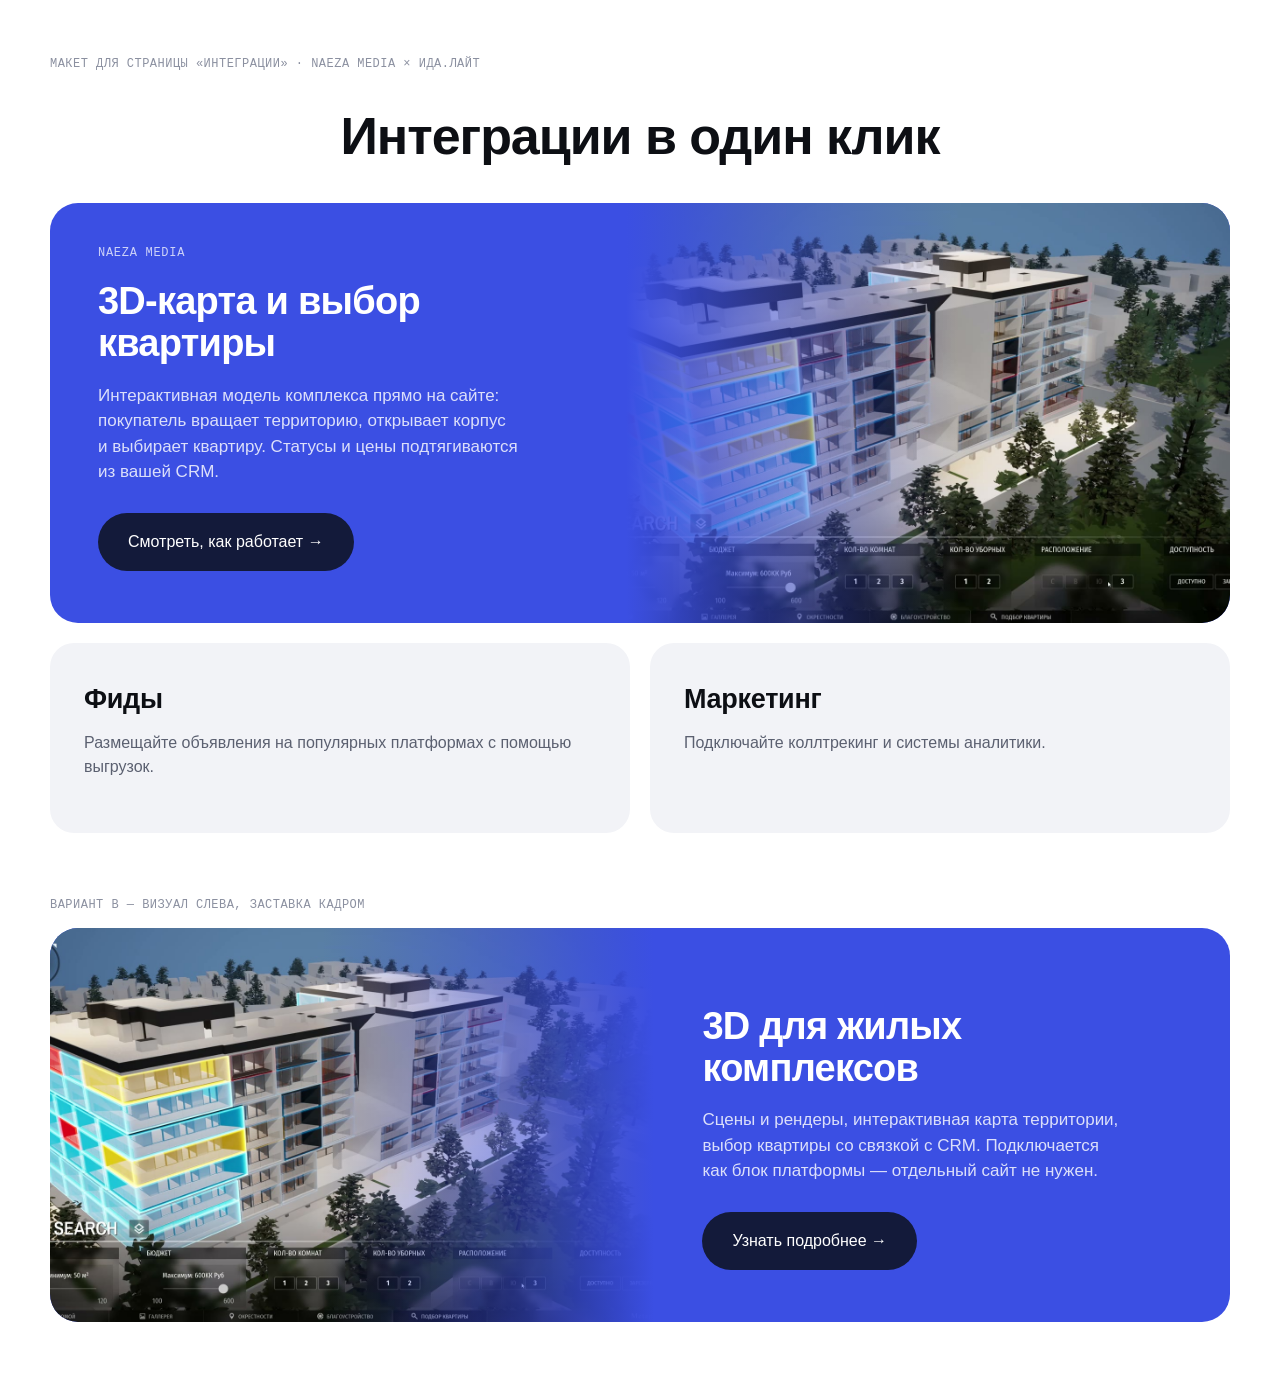
==== block-idalite.html @ 9e81cec2 "КП Naeza Media × Ида.Лайт: партнёрское предложение, макет блока интеграции" ====
<!doctype html>
<html lang="ru">
<head>
<meta charset="utf-8">
<meta name="robots" content="noindex, nofollow">
<meta name="viewport" content="width=device-width, initial-scale=1">
<title>Блок на страницу «Интеграции» — Naeza Media × Ида.Лайт</title>
<style>
/* Стиль страницы idalite.ru: светлый фон, синие карточки со скруглением,
   крупный гротеск. Шрифты подобраны системные — у них свой, подставится их. */
*{box-sizing:border-box;margin:0;padding:0}
body{background:#fff;color:#0d0f14;
  font:400 17px/1.5 -apple-system,'Inter','Helvetica Neue',Arial,sans-serif;padding:56px 24px}
.page{max-width:1180px;margin:0 auto}
.note{font:500 12px/1.4 monospace;letter-spacing:.04em;text-transform:uppercase;
  color:#8b90a0;margin-bottom:14px}
h1{font-size:52px;line-height:1.05;letter-spacing:-0.02em;font-weight:700;text-align:center;
  margin:36px 0 40px}

/* ---------- сам блок ---------- */
.tile{background:#3b4fe3;border-radius:28px;overflow:hidden;color:#fff;
  display:grid;grid-template-columns:1fr 1.05fr;min-height:390px;position:relative}
.tile .txt{padding:52px 48px;display:flex;flex-direction:column;justify-content:space-between}
.tile h2{font-size:38px;line-height:1.1;letter-spacing:-0.02em;font-weight:700;margin-bottom:18px}
.tile p{font-size:17px;line-height:1.5;color:rgba(255,255,255,.82);max-width:420px}
.tile .btn{display:inline-flex;align-items:center;gap:10px;align-self:flex-start;
  background:#131a3a;color:#fff;border-radius:999px;padding:17px 30px;
  font-size:16px;font-weight:500;text-decoration:none;margin-top:28px;transition:.25s}
.tile .btn:hover{background:#0a0f28}
.tile .vis{position:relative;overflow:hidden}
.tile .vis video,.tile .vis img{position:absolute;inset:0;width:100%;height:100%;
  object-fit:cover;display:block}
.tile .vis::after{content:'';position:absolute;inset:0;
  background:linear-gradient(90deg,#3b4fe3 0%,rgba(59,79,227,.55) 22%,transparent 55%)}
.badge{position:absolute;left:48px;top:44px;font:500 12px/1 monospace;letter-spacing:.06em;
  text-transform:uppercase;color:rgba(255,255,255,.75)}
.tile .txt{padding-top:78px}

/* ---------- соседние блоки для контекста ---------- */
.row{display:grid;grid-template-columns:1fr 1fr;gap:20px;margin-top:20px}
.small{background:#f2f3f7;border-radius:24px;padding:36px 34px;min-height:190px}
.small h3{font-size:27px;font-weight:700;letter-spacing:-0.01em;margin-bottom:12px}
.small p{color:#5b6070;font-size:16px}

/* ---------- вариант B ---------- */
.alt{margin-top:64px}
.alt .tile{grid-template-columns:1.05fr 1fr}
.alt .tile .vis{order:-1}
.alt .tile .vis::after{background:linear-gradient(270deg,#3b4fe3 0%,rgba(59,79,227,.55) 22%,transparent 55%)}
.alt .tile .txt{padding-left:48px}

@media (max-width:900px){
  .tile{grid-template-columns:1fr}
  .tile .vis{min-height:240px;position:relative}
  .row{grid-template-columns:1fr}
  h1{font-size:34px}
  .tile h2{font-size:28px}
}
</style>
</head>
<body>
<div class="page">
  <div class="note">Макет для страницы «Интеграции» · Naeza Media × Ида.Лайт</div>
  <h1>Интеграции в один клик</h1>

  <!-- ВАРИАНТ A: визуал справа -->
  <div class="tile">
    <span class="badge">Naeza Media</span>
    <div class="txt">
      <div>
        <h2>3D-карта и выбор квартиры</h2>
        <p>Интерактивная модель комплекса прямо на сайте: покупатель вращает территорию,
           открывает корпус и выбирает квартиру. Статусы и цены подтягиваются из вашей CRM.</p>
      </div>
      <a class="btn" href="#">Смотреть, как работает →</a>
    </div>
    <div class="vis">
      <video src="media/units-loop.mp4" autoplay muted loop playsinline poster="media/units-still.jpg"></video>
    </div>
  </div>

  <!-- соседние блоки страницы, для контекста -->
  <div class="row">
    <div class="small"><h3>Фиды</h3>
      <p>Размещайте объявления на популярных платформах с помощью выгрузок.</p></div>
    <div class="small"><h3>Маркетинг</h3>
      <p>Подключайте коллтрекинг и системы аналитики.</p></div>
  </div>

  <!-- ВАРИАНТ B: визуал слева, статичная заставка -->
  <div class="alt">
    <div class="note">Вариант B — визуал слева, заставка кадром</div>
    <div class="tile">
      <div class="vis"><img src="media/units-still.jpg" alt=""></div>
      <div class="txt">
        <div>
          <h2>3D для жилых комплексов</h2>
          <p>Сцены и рендеры, интерактивная карта территории, выбор квартиры со связкой с CRM.
             Подключается как блок платформы — отдельный сайт не нужен.</p>
        </div>
        <a class="btn" href="#">Узнать подробнее →</a>
      </div>
    </div>
  </div>
</div>
</body>
</html>
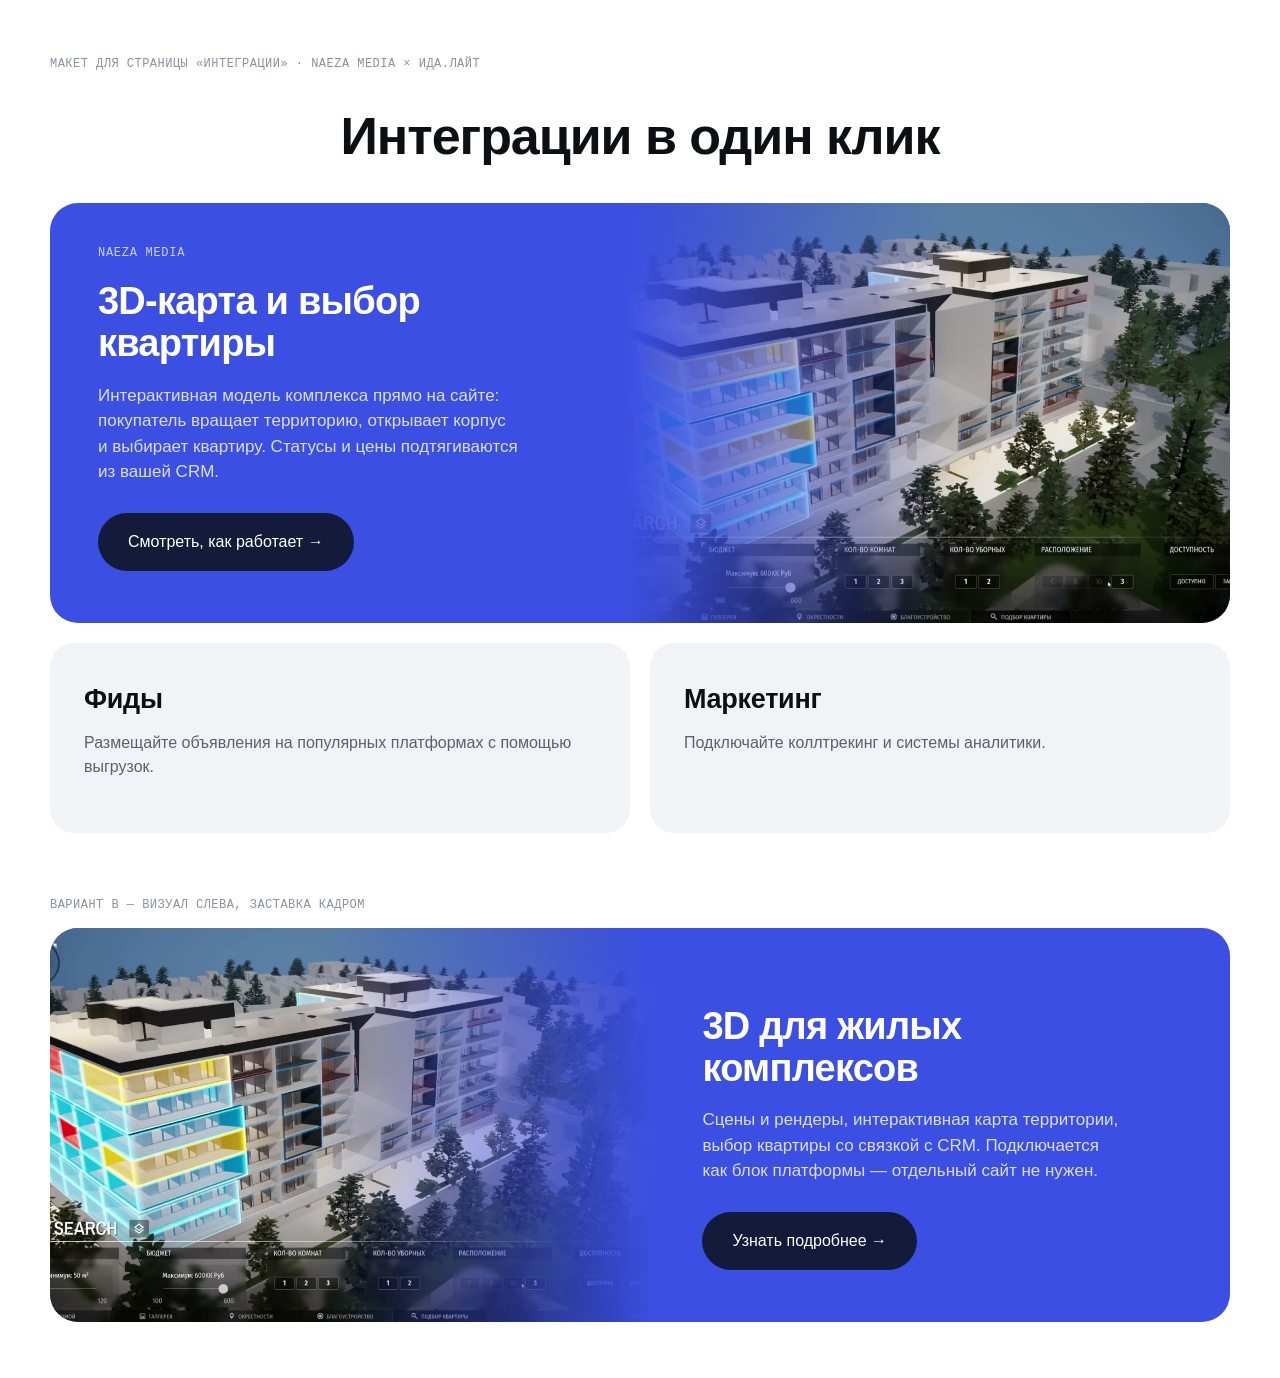
==== commit 2e1e60f7: "Медиа КП: −44% веса страницы, картинки в WebP, видео под реальный размер блоков Картинки: JPEG → Web" ====
--- a/block-idalite.html
+++ b/block-idalite.html
@@ -75,7 +75,7 @@
       <a class="btn" href="#">Смотреть, как работает →</a>
     </div>
     <div class="vis">
-      <video src="media/units-loop.mp4" autoplay muted loop playsinline poster="media/units-still.jpg"></video>
+      <video src="media/units-loop.mp4" autoplay muted loop playsinline poster="media/units-still.webp"></video>
     </div>
   </div>
 
@@ -91,7 +91,7 @@
   <div class="alt">
     <div class="note">Вариант B — визуал слева, заставка кадром</div>
     <div class="tile">
-      <div class="vis"><img src="media/units-still.jpg" alt=""></div>
+      <div class="vis"><img src="media/units-still.webp" alt=""></div>
       <div class="txt">
         <div>
           <h2>3D для жилых комплексов</h2>
